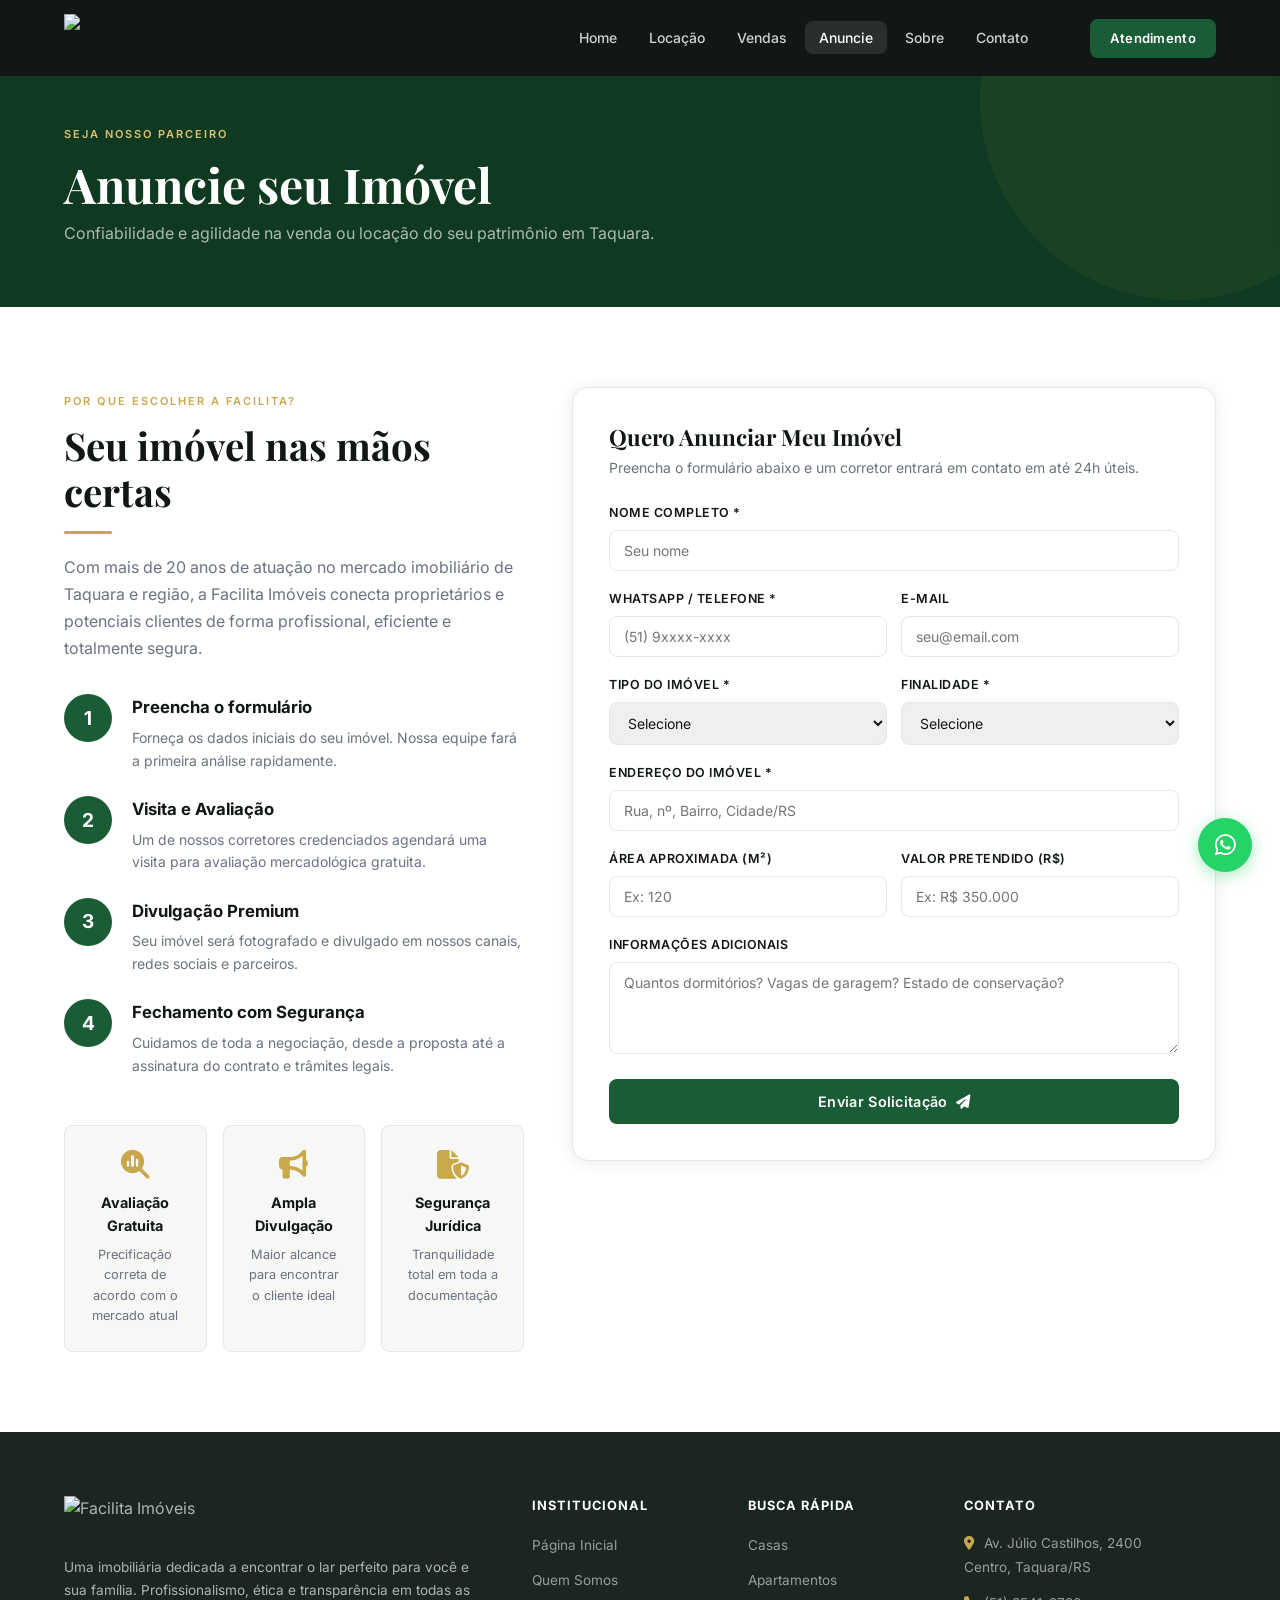
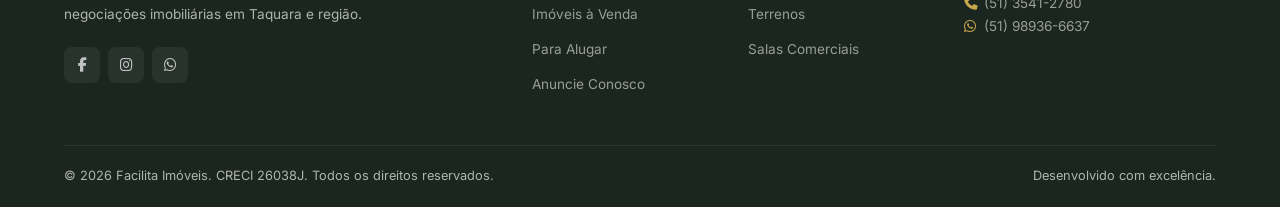
==== anuncie.html @ d0b4dc7d "feat: MVP Premium Facilita Imoveis" ====
<!DOCTYPE html>
<html lang="pt-BR">
<head>
<meta charset="UTF-8">
<meta name="viewport" content="width=device-width, initial-scale=1.0">
<title>Anuncie seu Imóvel - Facilita Imóveis Taquara/RS</title>
<meta name="description" content="Anuncie seu imóvel na Facilita Imóveis e encontre o comprador ou locatário ideal em Taquara/RS.">
<link rel="stylesheet" href="style.css">
<style>
.steps{margin-top:32px}
.step{display:flex;gap:20px;margin-bottom:24px;align-items:flex-start}
.step-num{width:48px;height:48px;background:var(--green);color:#fff;border-radius:50%;display:flex;align-items:center;justify-content:center;font-weight:700;font-size:1.2rem;flex-shrink:0}
.step h4{font-size:1.05rem;font-weight:700;margin-bottom:6px}
.step p{font-size:.875rem;color:var(--gray);line-height:1.6}
.vantagens{display:grid;grid-template-columns:repeat(3,1fr);gap:16px;margin-top:48px}
.vant-card{background:var(--off-white);border-radius:var(--r);padding:24px;text-align:center;border:1px solid var(--border)}
.vant-card i{font-size:1.8rem;color:var(--gold);margin-bottom:12px}
.vant-card h4{font-size:.9rem;font-weight:700;margin-bottom:8px}
.vant-card p{font-size:.8rem;color:var(--gray)}
@media(max-width:768px){.vantagens{grid-template-columns:1fr}}
</style>
</head>
<body>

<nav class="navbar navbar--scrolled" id="navbar" style="background:var(--dark);padding:14px 0">
  <div class="container nav-wrap">
    <a href="index.html" class="nav-logo">
      <img src="https://www.facilittaimoveis.com.br/assets/imagens/home/logo-topo.png" alt="Facilita Imóveis">
    </a>
    <ul class="nav-links" id="navLinks">
      <li><a href="index.html">Home</a></li>
      <li><a href="locacao.html">Locação</a></li>
      <li><a href="vendas.html">Vendas</a></li>
      <li><a href="anuncie.html" class="active">Anuncie</a></li>
      <li><a href="sobre.html">Sobre</a></li>
      <li><a href="contato.html">Contato</a></li>
    </ul>
    <div class="nav-actions">
      <a href="https://api.whatsapp.com/send/?phone=5198936637" class="btn btn-primary btn-sm" target="_blank">Atendimento</a>
    </div>
    <button class="hamburger" id="hamburger" onclick="toggleMenu()">
      <span></span><span></span><span></span>
    </button>
  </div>
</nav>

<section class="page-hero">
  <div class="container">
    <span class="sec-label">Seja nosso parceiro</span>
    <h1>Anuncie seu Imóvel</h1>
    <p>Confiabilidade e agilidade na venda ou locação do seu patrimônio em Taquara.</p>
  </div>
</section>

<section class="section">
  <div class="container">
    <div class="contact-grid">
      <div>
        <span class="sec-label">Por que escolher a Facilita?</span>
        <h2 class="sec-title">Seu imóvel nas mãos certas</h2>
        <div class="divider"></div>
        <p style="color:var(--gray);line-height:1.7;margin-bottom:24px">Com mais de 20 anos de atuação no mercado imobiliário de Taquara e região, a Facilita Imóveis conecta proprietários e potenciais clientes de forma profissional, eficiente e totalmente segura.</p>
        
        <div class="steps">
          <div class="step">
            <div class="step-num">1</div>
            <div>
              <h4>Preencha o formulário</h4>
              <p>Forneça os dados iniciais do seu imóvel. Nossa equipe fará a primeira análise rapidamente.</p>
            </div>
          </div>
          <div class="step">
            <div class="step-num">2</div>
            <div>
              <h4>Visita e Avaliação</h4>
              <p>Um de nossos corretores credenciados agendará uma visita para avaliação mercadológica gratuita.</p>
            </div>
          </div>
          <div class="step">
            <div class="step-num">3</div>
            <div>
              <h4>Divulgação Premium</h4>
              <p>Seu imóvel será fotografado e divulgado em nossos canais, redes sociais e parceiros.</p>
            </div>
          </div>
          <div class="step">
            <div class="step-num">4</div>
            <div>
              <h4>Fechamento com Segurança</h4>
              <p>Cuidamos de toda a negociação, desde a proposta até a assinatura do contrato e trâmites legais.</p>
            </div>
          </div>
        </div>
        
        <div class="vantagens">
          <div class="vant-card">
            <i class="fa-solid fa-magnifying-glass-chart"></i>
            <h4>Avaliação Gratuita</h4>
            <p>Precificação correta de acordo com o mercado atual</p>
          </div>
          <div class="vant-card">
            <i class="fa-solid fa-bullhorn"></i>
            <h4>Ampla Divulgação</h4>
            <p>Maior alcance para encontrar o cliente ideal</p>
          </div>
          <div class="vant-card">
            <i class="fa-solid fa-file-shield"></i>
            <h4>Segurança Jurídica</h4>
            <p>Tranquilidade total em toda a documentação</p>
          </div>
        </div>
      </div>
      
      <div class="form-box">
        <h3>Quero Anunciar Meu Imóvel</h3>
        <p class="sub">Preencha o formulário abaixo e um corretor entrará em contato em até 24h úteis.</p>
        
        <form id="anuncieForm" onsubmit="enviarAnuncio(event)">
          <div class="form-group">
            <label>Nome Completo *</label>
            <input type="text" id="a-nome" placeholder="Seu nome" required>
          </div>
          <div class="form-row">
            <div class="form-group">
              <label>WhatsApp / Telefone *</label>
              <input type="tel" id="a-tel" placeholder="(51) 9xxxx-xxxx" required>
            </div>
            <div class="form-group">
              <label>E-mail</label>
              <input type="email" id="a-email" placeholder="seu@email.com">
            </div>
          </div>
          <div class="form-row">
            <div class="form-group">
              <label>Tipo do Imóvel *</label>
              <select id="a-tipo" required>
                <option value="">Selecione</option>
                <option>Casa</option><option>Apartamento</option><option>Terreno</option>
                <option>Sala Comercial</option><option>Sítio / Fazenda</option><option>Sobrado</option><option>Outro</option>
              </select>
            </div>
            <div class="form-group">
              <label>Finalidade *</label>
              <select id="a-finalidade" required>
                <option value="">Selecione</option>
                <option>Vender</option><option>Alugar</option><option>Vender e Alugar</option>
              </select>
            </div>
          </div>
          <div class="form-group">
            <label>Endereço do Imóvel *</label>
            <input type="text" id="a-end" placeholder="Rua, nº, Bairro, Cidade/RS" required>
          </div>
          <div class="form-row">
            <div class="form-group">
              <label>Área Aproximada (m²)</label>
              <input type="number" id="a-area" placeholder="Ex: 120">
            </div>
            <div class="form-group">
              <label>Valor Pretendido (R$)</label>
              <input type="text" id="a-valor" placeholder="Ex: R$ 350.000">
            </div>
          </div>
          <div class="form-group">
            <label>Informações Adicionais</label>
            <textarea id="a-obs" rows="4" placeholder="Quantos dormitórios? Vagas de garagem? Estado de conservação?"></textarea>
          </div>
          <button type="submit" class="btn btn-primary" style="width:100%;justify-content:center;padding:14px">
            Enviar Solicitação <i class="fa-solid fa-paper-plane"></i>
          </button>
        </form>
        <div id="anuncio-success" class="form-success" style="display:none">
          <i class="fa-solid fa-check-circle"></i> Solicitação enviada! Entraremos em contato em breve.
        </div>
      </div>
    </div>
  </div>
</section>

<!-- FOOTER -->
<footer class="footer">
  <div class="container">
    <div class="footer-main">
      <div>
        <a href="index.html" class="footer-logo">
          <img src="https://www.facilittaimoveis.com.br/assets/imagens/home/logo-topo.png" alt="Facilita Imóveis">
        </a>
        <p class="footer-about">Uma imobiliária dedicada a encontrar o lar perfeito para você e sua família. Profissionalismo, ética e transparência em todas as negociações imobiliárias em Taquara e região.</p>
        <div class="footer-social">
          <a href="#" class="fsoc"><i class="fa-brands fa-facebook-f"></i></a>
          <a href="#" class="fsoc"><i class="fa-brands fa-instagram"></i></a>
          <a href="#" class="fsoc"><i class="fa-brands fa-whatsapp"></i></a>
        </div>
      </div>
      <div class="footer-col">
        <h4>Institucional</h4>
        <ul>
          <li><a href="index.html">Página Inicial</a></li>
          <li><a href="sobre.html">Quem Somos</a></li>
          <li><a href="vendas.html">Imóveis à Venda</a></li>
          <li><a href="locacao.html">Para Alugar</a></li>
          <li><a href="anuncie.html">Anuncie Conosco</a></li>
        </ul>
      </div>
      <div class="footer-col">
        <h4>Busca Rápida</h4>
        <ul>
          <li><a href="vendas.html?tipo=casa">Casas</a></li>
          <li><a href="vendas.html?tipo=apartamento">Apartamentos</a></li>
          <li><a href="vendas.html?tipo=terreno">Terrenos</a></li>
          <li><a href="locacao.html?tipo=sala">Salas Comerciais</a></li>
        </ul>
      </div>
      <div class="footer-col">
        <h4>Contato</h4>
        <p><i class="fa-solid fa-location-dot" style="width:16px;color:var(--gold)"></i> Av. Júlio Castilhos, 2400<br>Centro, Taquara/RS</p>
        <p style="margin-top:12px"><i class="fa-solid fa-phone" style="width:16px;color:var(--gold)"></i> (51) 3541-2780</p>
        <p><i class="fa-brands fa-whatsapp" style="width:16px;color:var(--gold)"></i> (51) 98936-6637</p>
      </div>
    </div>
    <div class="footer-bottom">
      <p>&copy; 2026 Facilita Imóveis. CRECI 26038J. Todos os direitos reservados.</p>
      <p>Desenvolvido com excelência.</p>
    </div>
  </div>
</footer>

<a href="https://api.whatsapp.com/send/?phone=5198936637" class="wa-float" target="_blank">
  <i class="fa-brands fa-whatsapp"></i>
</a>
<button class="btt" id="backToTop" onclick="scrollToTop()">
  <i class="fa-solid fa-chevron-up"></i>
</button>

<script src="app.js"></script>
<script>
function enviarAnuncio(e){
  e.preventDefault();
  const nome=document.getElementById('a-nome').value;
  const tel=document.getElementById('a-tel').value;
  const tipo=document.getElementById('a-tipo').value;
  const fin=document.getElementById('a-finalidade').value;
  const end=document.getElementById('a-end').value;
  const valor=document.getElementById('a-valor').value;
  const obs=document.getElementById('a-obs').value;
  const msg=`Olá! Gostaria de anunciar meu imóvel.%0ANome: ${nome}%0ATelefone: ${tel}%0ATipo: ${tipo} | ${fin}%0AEndereço: ${end}%0AValor: ${valor}%0AObs: ${obs}`;
  window.open(`https://api.whatsapp.com/send/?phone=5198936637&text=${msg}`,'_blank');
  document.getElementById('anuncieForm').reset();
  const successEl = document.getElementById('anuncio-success');
  if(successEl) {
    successEl.style.display='block';
    setTimeout(()=>successEl.style.display='none',5000);
  }
}
</script>
</body>
</html>
---- style.css ----
@import url('https://fonts.googleapis.com/css2?family=Inter:wght@300;400;500;600;700&family=Playfair+Display:wght@600;700;800&display=swap');
@import url('https://cdnjs.cloudflare.com/ajax/libs/font-awesome/6.5.0/css/all.min.css');

*{margin:0;padding:0;box-sizing:border-box}
:root{
  --green:#1a5c35;
  --green-dark:#0f3a21;
  --green-mid:#236b3f;
  --green-light:#2e8b57;
  --gold:#c9a84c;
  --gold-light:#e0c070;
  --dark:#111714;
  --dark2:#1c2620;
  --gray:#6b7280;
  --gray-light:#9ca3af;
  --off-white:#f7f8f5;
  --white:#ffffff;
  --border:#e5e7eb;
  --r:8px;
  --r-lg:16px;
  --shadow:0 2px 16px rgba(0,0,0,0.08);
  --shadow-md:0 4px 32px rgba(0,0,0,0.12);
  --shadow-lg:0 8px 48px rgba(0,0,0,0.18);
}
html{scroll-behavior:smooth}
body{font-family:'Inter',sans-serif;color:var(--dark);background:#fff;overflow-x:hidden;line-height:1.6}
a{text-decoration:none;color:inherit}
ul{list-style:none}
img{max-width:100%;height:auto;display:block}
input,select,textarea,button{font-family:'Inter',sans-serif}

/* LAYOUT */
.container{max-width:1200px;margin:0 auto;padding:0 24px}
.section{padding:80px 0}
.section--gray{background:var(--off-white)}

/* TYPOGRAPHY */
h1,h2,h3{line-height:1.2}
.serif{font-family:'Playfair Display',serif}
.text-gold{color:var(--gold)}
.text-green{color:var(--green)}

/* SECTION HEADER */
.sec-label{display:inline-block;font-size:11px;font-weight:600;letter-spacing:2px;text-transform:uppercase;color:var(--gold);margin-bottom:12px}
.sec-title{font-family:'Playfair Display',serif;font-size:clamp(1.8rem,3vw,2.4rem);font-weight:700;color:var(--dark);margin-bottom:16px}
.sec-sub{font-size:1rem;color:var(--gray);max-width:560px}
.sec-header{margin-bottom:48px}
.sec-header--center{text-align:center}
.sec-header--center .sec-sub{margin:0 auto}

/* BUTTONS */
.btn{display:inline-flex;align-items:center;gap:8px;padding:12px 28px;border-radius:var(--r);font-weight:600;font-size:.9rem;cursor:pointer;border:none;transition:all .25s;letter-spacing:.3px}
.btn-primary{background:var(--green);color:#fff}
.btn-primary:hover{background:var(--green-dark);box-shadow:0 4px 16px rgba(26,92,53,.35);transform:translateY(-1px)}
.btn-gold{background:var(--gold);color:#fff}
.btn-gold:hover{background:#b8943d;transform:translateY(-1px)}
.btn-outline{background:transparent;color:var(--green);border:1.5px solid var(--green)}
.btn-outline:hover{background:var(--green);color:#fff}
.btn-outline-white{background:transparent;color:#fff;border:1.5px solid rgba(255,255,255,.5)}
.btn-outline-white:hover{background:rgba(255,255,255,.12)}
.btn-lg{padding:15px 36px;font-size:1rem}
.btn-sm{padding:9px 20px;font-size:.82rem}
.btn-whatsapp{background:#25d366;color:#fff}
.btn-whatsapp:hover{background:#1ebe5a}

/* NAVBAR */
.navbar{position:fixed;top:0;left:0;right:0;z-index:1000;transition:all .3s}
.navbar--top{background:transparent;padding:20px 0}
.navbar--scrolled{background:var(--dark);padding:14px 0;box-shadow:0 2px 20px rgba(0,0,0,.3)}
.nav-wrap{display:flex;align-items:center;gap:32px}
.nav-logo img{height:48px;width:auto}
.nav-logo-fallback{font-family:'Playfair Display',serif;font-size:1.4rem;font-weight:700;color:#fff}
.nav-links{display:flex;margin-left:auto;gap:4px}
.nav-links a{color:rgba(255,255,255,.8);font-size:.875rem;font-weight:500;padding:8px 14px;border-radius:var(--r);transition:all .2s}
.nav-links a:hover,.nav-links a.active{color:#fff;background:rgba(255,255,255,.1)}
.nav-actions{display:flex;align-items:center;gap:12px;margin-left:16px}
.nav-phone{color:rgba(255,255,255,.7);font-size:.82rem;font-weight:500;white-space:nowrap}
.nav-phone span{display:block;color:#fff;font-weight:600}
.hamburger{display:none;background:none;border:none;cursor:pointer;padding:8px}
.hamburger span{display:block;width:22px;height:1.5px;background:#fff;margin:5px 0;transition:.3s}

/* HERO */
.hero{position:relative;min-height:100vh;display:flex;align-items:center;overflow:hidden}
.hero-bg{position:absolute;inset:0;background-size:cover;background-position:center;background-image:url('https://www.facilittaimoveis.com.br/assets/imagens/home/imobiliaria_facillira_taquara.jpg')}
.hero-overlay{position:absolute;inset:0;background:linear-gradient(105deg,rgba(10,30,18,.88) 45%,rgba(10,30,18,.4) 100%)}
.hero-content{position:relative;z-index:1;max-width:650px}
.hero-tag{display:inline-flex;align-items:center;gap:8px;background:rgba(201,168,76,.15);border:1px solid rgba(201,168,76,.3);color:var(--gold-light);font-size:.78rem;font-weight:600;letter-spacing:1.5px;text-transform:uppercase;padding:7px 16px;border-radius:4px;margin-bottom:24px}
.hero h1{font-family:'Playfair Display',serif;font-size:clamp(2.4rem,5vw,3.8rem);font-weight:700;color:#fff;margin-bottom:20px;line-height:1.15}
.hero h1 em{color:var(--gold);font-style:normal}
.hero-desc{font-size:1.05rem;color:rgba(255,255,255,.75);margin-bottom:36px;max-width:500px;line-height:1.7}
.hero-actions{display:flex;gap:12px;flex-wrap:wrap;margin-bottom:48px}
.hero-stats{display:flex;gap:32px}
.hero-stat strong{display:block;font-size:1.8rem;font-weight:700;color:#fff;line-height:1}
.hero-stat span{font-size:.78rem;color:rgba(255,255,255,.55);text-transform:uppercase;letter-spacing:1px}

/* SEARCH BOX */
.search-section{background:var(--dark);padding:0}
.search-box{background:#fff;border-radius:var(--r-lg);padding:28px;box-shadow:var(--shadow-lg);margin-top:-1px}
.search-tabs{display:flex;gap:0;border-bottom:1.5px solid var(--border);margin-bottom:20px}
.s-tab{background:none;border:none;cursor:pointer;padding:10px 20px;font-size:.875rem;font-weight:600;color:var(--gray);border-bottom:2px solid transparent;margin-bottom:-1.5px;transition:all .2s}
.s-tab.active{color:var(--green);border-bottom-color:var(--green)}
.search-fields{display:grid;grid-template-columns:1fr 1fr 1fr auto;gap:12px;align-items:end}
.sf-group label{display:block;font-size:.75rem;font-weight:600;color:var(--gray);text-transform:uppercase;letter-spacing:.5px;margin-bottom:6px}
.sf-group select,.sf-group input{width:100%;padding:11px 14px;border:1.5px solid var(--border);border-radius:var(--r);font-size:.875rem;color:var(--dark);background:#fff;transition:border .2s}
.sf-group select:focus,.sf-group input:focus{outline:none;border-color:var(--green)}

/* STATS BAR */
.stats-bar{background:var(--green-dark);padding:32px 0}
.stats-grid{display:grid;grid-template-columns:repeat(4,1fr);gap:24px;text-align:center}
.stat-item strong{display:block;font-size:2.2rem;font-weight:700;color:#fff;line-height:1}
.stat-item span{font-size:.8rem;color:rgba(255,255,255,.6);text-transform:uppercase;letter-spacing:.8px;margin-top:4px;display:block}

/* CATEGORIES */
.cat-grid{display:grid;grid-template-columns:repeat(3,1fr);gap:2px;border-radius:var(--r-lg);overflow:hidden}
.cat-card{position:relative;height:220px;overflow:hidden;display:flex;flex-direction:column;justify-content:flex-end;cursor:pointer}
.cat-card img{position:absolute;inset:0;width:100%;height:100%;object-fit:cover;transition:transform .5s}
.cat-card:hover img{transform:scale(1.06)}
.cat-overlay{position:absolute;inset:0;background:linear-gradient(0deg,rgba(10,30,18,.85) 0%,rgba(10,30,18,.15) 100%)}
.cat-body{position:relative;z-index:1;padding:20px 24px}
.cat-label{font-size:.7rem;font-weight:600;letter-spacing:1.5px;text-transform:uppercase;color:var(--gold-light);margin-bottom:4px}
.cat-name{font-family:'Playfair Display',serif;font-size:1.3rem;font-weight:700;color:#fff;margin-bottom:8px}
.cat-count{display:inline-flex;align-items:center;gap:6px;font-size:.78rem;color:rgba(255,255,255,.7)}

/* PROPERTY CARDS */
.props-grid{display:grid;grid-template-columns:repeat(3,1fr);gap:24px}
.prop-card{background:#fff;border-radius:var(--r-lg);overflow:hidden;box-shadow:var(--shadow);border:1px solid var(--border);transition:all .3s}
.prop-card:hover{transform:translateY(-4px);box-shadow:var(--shadow-lg);border-color:transparent}
.prop-img{position:relative;height:210px;overflow:hidden;background:var(--off-white)}
.prop-img img{width:100%;height:100%;object-fit:cover;transition:transform .4s}
.prop-card:hover .prop-img img{transform:scale(1.04)}
.prop-img-placeholder{width:100%;height:100%;display:flex;align-items:center;justify-content:center;background:linear-gradient(135deg,#e8f0ec,#d0e4d9)}
.prop-img-placeholder i{font-size:3rem;color:var(--green);opacity:.35}
.prop-badge{position:absolute;top:12px;left:12px;font-size:.7rem;font-weight:700;letter-spacing:1px;text-transform:uppercase;padding:4px 10px;border-radius:4px}
.badge-venda{background:var(--green);color:#fff}
.badge-aluguel{background:var(--dark);color:#fff}
.prop-save{position:absolute;top:12px;right:12px;width:32px;height:32px;background:#fff;border-radius:50%;display:flex;align-items:center;justify-content:center;cursor:pointer;border:none;color:var(--gray);transition:all .2s;box-shadow:var(--shadow)}
.prop-save:hover,.prop-save.saved{color:#e53935}
.prop-body{padding:20px}
.prop-type{font-size:.7rem;font-weight:600;letter-spacing:1px;text-transform:uppercase;color:var(--green);margin-bottom:6px}
.prop-title{font-size:1rem;font-weight:600;color:var(--dark);margin-bottom:4px;line-height:1.35}
.prop-loc{font-size:.82rem;color:var(--gray);margin-bottom:14px;display:flex;align-items:center;gap:4px}
.prop-loc i{font-size:.75rem}
.prop-feats{display:flex;gap:16px;padding:12px 0;border-top:1px solid var(--border);border-bottom:1px solid var(--border);margin-bottom:14px}
.prop-feat{display:flex;align-items:center;gap:5px;font-size:.78rem;color:var(--gray)}
.prop-feat i{font-size:.75rem;color:var(--green)}
.prop-footer{display:flex;align-items:center;justify-content:space-between}
.prop-price{font-size:1.25rem;font-weight:700;color:var(--green)}
.prop-price small{display:block;font-size:.7rem;color:var(--gray);font-weight:400}

/* SERVICES */
.services-grid{display:grid;grid-template-columns:repeat(3,1fr);gap:24px}
.svc-card{padding:36px 28px;border-radius:var(--r-lg);border:1px solid var(--border);background:#fff;transition:all .3s;position:relative;overflow:hidden}
.svc-card::after{content:'';position:absolute;bottom:0;left:0;right:0;height:3px;background:linear-gradient(90deg,var(--green),var(--gold));transform:scaleX(0);transform-origin:left;transition:.3s}
.svc-card:hover::after{transform:scaleX(1)}
.svc-card:hover{box-shadow:var(--shadow-md);transform:translateY(-3px);border-color:transparent}
.svc-icon{width:52px;height:52px;background:rgba(26,92,53,.08);border-radius:12px;display:flex;align-items:center;justify-content:center;margin-bottom:20px}
.svc-icon i{font-size:1.4rem;color:var(--green)}
.svc-card h3{font-size:1.05rem;font-weight:600;margin-bottom:10px}
.svc-card p{font-size:.875rem;color:var(--gray);line-height:1.65;margin-bottom:16px}
.svc-link{font-size:.82rem;font-weight:600;color:var(--green);display:inline-flex;align-items:center;gap:6px;transition:gap .2s}
.svc-link:hover{gap:10px}

/* ABOUT */
.about-grid{display:grid;grid-template-columns:1fr 1fr;gap:64px;align-items:center}
.about-img-wrap{position:relative;border-radius:var(--r-lg);overflow:hidden}
.about-img-wrap img{width:100%;height:500px;object-fit:cover}
.about-badge{position:absolute;bottom:24px;left:24px;background:#fff;border-radius:var(--r);padding:16px 20px;box-shadow:var(--shadow-md)}
.about-badge strong{display:block;font-size:1.4rem;font-weight:700;color:var(--green)}
.about-badge span{font-size:.78rem;color:var(--gray)}
.about-content .sec-sub{margin-bottom:20px}
.about-content p{font-size:.9rem;color:var(--gray);line-height:1.75;margin-bottom:14px}
.about-list{margin:20px 0 28px}
.about-list li{display:flex;align-items:center;gap:10px;font-size:.875rem;color:var(--dark);padding:8px 0;border-bottom:1px solid var(--border)}
.about-list li i{color:var(--green);font-size:.8rem}

/* TESTIMONIALS */
.test-grid{display:grid;grid-template-columns:repeat(3,1fr);gap:24px}
.test-card{background:#fff;border-radius:var(--r-lg);padding:28px;border:1px solid var(--border);box-shadow:var(--shadow)}
.test-stars{display:flex;gap:3px;margin-bottom:14px}
.test-stars i{color:var(--gold);font-size:.85rem}
.test-card blockquote{font-size:.9rem;color:var(--gray);line-height:1.7;font-style:italic;margin-bottom:20px}
.test-author{display:flex;align-items:center;gap:12px}
.test-av{width:42px;height:42px;border-radius:50%;background:var(--green);display:flex;align-items:center;justify-content:center;font-size:.85rem;font-weight:700;color:#fff;flex-shrink:0}
.test-author strong{display:block;font-size:.875rem;font-weight:600}
.test-author small{font-size:.78rem;color:var(--gray)}

/* SIMULATOR */
.sim-wrap{display:grid;grid-template-columns:1fr 1fr;gap:32px;background:#fff;border-radius:var(--r-lg);padding:40px;box-shadow:var(--shadow)}
.form-group{margin-bottom:18px}
.form-group label{display:block;font-size:.78rem;font-weight:600;text-transform:uppercase;letter-spacing:.5px;color:var(--dark);margin-bottom:7px}
.form-group input,.form-group select,.form-group textarea{width:100%;padding:11px 14px;border:1.5px solid var(--border);border-radius:var(--r);font-size:.875rem;color:var(--dark);transition:.2s}
.form-group input:focus,.form-group select:focus,.form-group textarea:focus{outline:none;border-color:var(--green)}
.form-group input[type=range]{padding:0;height:4px;border:none;-webkit-appearance:none;background:var(--border);border-radius:2px}
.form-group input[type=range]::-webkit-slider-thumb{-webkit-appearance:none;width:18px;height:18px;background:var(--green);border-radius:50%;cursor:pointer}
.range-val{text-align:right;font-size:.82rem;font-weight:600;color:var(--green);margin-top:4px}
.sim-result{background:var(--green-dark);border-radius:var(--r-lg);padding:32px;color:#fff}
.sim-result h3{font-family:'Playfair Display',serif;font-size:1.3rem;margin-bottom:24px;color:#fff}
.sim-row{display:flex;justify-content:space-between;font-size:.875rem;padding:10px 0;border-bottom:1px solid rgba(255,255,255,.1)}
.sim-row:last-of-type{border:none}
.sim-row span{color:rgba(255,255,255,.65)}
.sim-row strong{color:#fff}
.sim-highlight{background:rgba(255,255,255,.08);border-radius:var(--r);padding:14px 16px;margin:16px 0;display:flex;justify-content:space-between;align-items:center}
.sim-highlight span{font-size:.82rem;color:rgba(255,255,255,.7)}
.sim-highlight strong{font-size:1.5rem;color:#fff;font-weight:700}

/* CONTACT */
.contact-grid{display:grid;grid-template-columns:5fr 7fr;gap:48px;align-items:start}
.info-card{display:flex;align-items:flex-start;gap:14px;padding:16px 0;border-bottom:1px solid var(--border)}
.info-icon{width:40px;height:40px;background:rgba(26,92,53,.08);border-radius:var(--r);display:flex;align-items:center;justify-content:center;flex-shrink:0}
.info-icon i{font-size:1rem;color:var(--green)}
.info-card h4{font-size:.82rem;font-weight:700;text-transform:uppercase;letter-spacing:.5px;margin-bottom:3px}
.info-card p,.info-card a{font-size:.875rem;color:var(--gray)}
.info-card a{color:var(--green);font-weight:500}
.form-box{background:#fff;border-radius:var(--r-lg);padding:36px;box-shadow:var(--shadow);border:1px solid var(--border)}
.form-box h3{font-family:'Playfair Display',serif;font-size:1.4rem;margin-bottom:6px}
.form-box .sub{font-size:.875rem;color:var(--gray);margin-bottom:24px}
.form-row{display:grid;grid-template-columns:1fr 1fr;gap:14px}
.form-success{background:#e8f5e9;color:var(--green);border:1px solid rgba(26,92,53,.25);border-radius:var(--r);padding:14px;text-align:center;font-weight:500;font-size:.875rem;margin-top:14px}

/* FOOTER */
.footer{background:var(--dark2);color:rgba(255,255,255,.65)}
.footer-main{padding:64px 0 40px;display:grid;grid-template-columns:2.5fr 1fr 1fr 1.5fr;gap:48px}
.footer-logo img{height:44px;margin-bottom:16px}
.footer-logo-text{font-family:'Playfair Display',serif;font-size:1.4rem;color:#fff;margin-bottom:16px}
.footer-about{font-size:.85rem;line-height:1.75;margin-bottom:20px}
.footer-social{display:flex;gap:8px}
.fsoc{width:36px;height:36px;background:rgba(255,255,255,.06);border-radius:var(--r);display:flex;align-items:center;justify-content:center;transition:all .2s}
.fsoc:hover{background:var(--green)}
.fsoc i{font-size:.9rem;color:rgba(255,255,255,.7)}
.footer-col h4{font-size:.8rem;font-weight:700;letter-spacing:1px;text-transform:uppercase;color:#fff;margin-bottom:16px}
.footer-col ul li{margin-bottom:9px}
.footer-col ul a{font-size:.85rem;color:rgba(255,255,255,.55);transition:color .2s}
.footer-col ul a:hover{color:var(--gold)}
.footer-col p{font-size:.85rem;line-height:1.75;color:rgba(255,255,255,.55)}
.footer-bottom{border-top:1px solid rgba(255,255,255,.07);padding:20px 0;display:flex;justify-content:space-between;align-items:center;font-size:.8rem}
.footer-bottom a{color:var(--gold)}

/* PAGE HERO */
.page-hero{background:var(--green-dark);padding:120px 0 60px;position:relative;overflow:hidden}
.page-hero::after{content:'';position:absolute;right:-100px;top:-100px;width:400px;height:400px;background:rgba(201,168,76,.06);border-radius:50%}
.page-hero .container{position:relative;z-index:1}
.page-hero .sec-label{color:var(--gold-light)}
.page-hero h1{font-family:'Playfair Display',serif;font-size:clamp(2rem,4vw,3rem);font-weight:700;color:#fff;margin-bottom:8px}
.page-hero p{font-size:1rem;color:rgba(255,255,255,.65)}

/* FILTERS */
.filters-bar{background:#fff;border-radius:var(--r-lg);padding:24px;box-shadow:var(--shadow);margin-bottom:32px;display:flex;flex-wrap:wrap;gap:14px;align-items:flex-end;border:1px solid var(--border)}
.filter-group{flex:1;min-width:140px}
.filter-group label{display:block;font-size:.72rem;font-weight:700;text-transform:uppercase;letter-spacing:.5px;color:var(--gray);margin-bottom:6px}
.filter-group select,.filter-group input{width:100%;padding:10px 12px;border:1.5px solid var(--border);border-radius:var(--r);font-size:.85rem;color:var(--dark)}

/* FLOATING */
.wa-float{position:fixed;bottom:28px;right:28px;width:54px;height:54px;background:#25d366;border-radius:50%;display:flex;align-items:center;justify-content:center;box-shadow:0 4px 16px rgba(37,211,102,.4);z-index:999;transition:all .3s}
.wa-float i{font-size:1.5rem;color:#fff}
.wa-float:hover{transform:scale(1.08);box-shadow:0 6px 24px rgba(37,211,102,.55)}
.btt{position:fixed;bottom:94px;right:28px;width:40px;height:40px;background:var(--green);color:#fff;border:none;border-radius:var(--r);display:none;align-items:center;justify-content:center;cursor:pointer;z-index:999;transition:all .2s}
.btt:hover{background:var(--green-dark)}
.btt.show{display:flex}

/* DIVIDER */
.divider{width:48px;height:3px;background:var(--gold);border-radius:2px;margin:14px 0 20px}
.divider--center{margin:14px auto 20px}

/* FAQ */
.faq-list{max-width:780px;margin:0 auto}
.faq-item{border:1px solid var(--border);border-radius:var(--r);margin-bottom:8px;overflow:hidden}
.faq-q{width:100%;background:#fff;border:none;text-align:left;padding:18px 20px;font-size:.9rem;font-weight:600;cursor:pointer;display:flex;justify-content:space-between;align-items:center;transition:color .2s}
.faq-q:hover{color:var(--green)}
.faq-q i{font-size:.8rem;transition:transform .3s;color:var(--gray)}
.faq-item.open .faq-q i{transform:rotate(180deg)}
.faq-a{max-height:0;overflow:hidden;transition:max-height .35s ease}
.faq-a p{padding:0 20px 18px;font-size:.875rem;color:var(--gray);line-height:1.7}
.faq-item.open .faq-a{max-height:200px}

/* RESPONSIVE */
@media(max-width:1024px){
  .props-grid{grid-template-columns:repeat(2,1fr)}
  .footer-main{grid-template-columns:1fr 1fr;gap:32px}
  .cat-grid{grid-template-columns:repeat(2,1fr)}
  .about-grid{gap:40px}
}
@media(max-width:768px){
  .nav-links,.nav-actions .btn,.nav-phone{display:none}
  .hamburger{display:block}
  .nav-links.open{display:flex;flex-direction:column;position:fixed;top:64px;left:0;right:0;background:var(--dark);padding:20px;gap:4px}
  .hero h1{font-size:2.2rem}
  .hero-stats{gap:20px}
  .search-fields{grid-template-columns:1fr 1fr}
  .search-fields .btn{grid-column:span 2}
  .stats-grid{grid-template-columns:repeat(2,1fr)}
  .services-grid{grid-template-columns:1fr}
  .test-grid{grid-template-columns:1fr}
  .sim-wrap{grid-template-columns:1fr}
  .contact-grid{grid-template-columns:1fr}
  .about-grid{grid-template-columns:1fr}
  .about-img-wrap img{height:320px}
  .footer-main{grid-template-columns:1fr}
  .footer-bottom{flex-direction:column;gap:8px;text-align:center}
  .props-grid{grid-template-columns:1fr}
  .cat-grid{grid-template-columns:1fr}
  .section{padding:56px 0}
}

/* =========================================
   PREMIUM FEATURES STYLES
   ========================================= */

/* DETALHES DO IMÓVEL (AIRBNB STYLE) */
.gallery-grid {
  display: grid;
  grid-template-columns: 2fr 1fr 1fr;
  grid-template-rows: 250px 250px;
  gap: 12px;
  border-radius: var(--r-lg);
  overflow: hidden;
  margin-bottom: 40px;
}
.gallery-img {
  width: 100%;
  height: 100%;
  object-fit: cover;
  cursor: pointer;
  transition: opacity 0.2s;
}
.gallery-img:hover { opacity: 0.9; }
.gallery-main {
  grid-column: 1 / 2;
  grid-row: 1 / 3;
}
.details-layout {
  display: grid;
  grid-template-columns: 2fr 1fr;
  gap: 48px;
  align-items: start;
}
.details-content h1 {
  font-family: 'Playfair Display', serif;
  font-size: 2.2rem;
  margin-bottom: 8px;
}
.details-loc {
  color: var(--gray);
  margin-bottom: 24px;
  font-size: 1rem;
}
.details-feats {
  display: flex;
  gap: 24px;
  padding: 24px 0;
  border-top: 1px solid var(--border);
  border-bottom: 1px solid var(--border);
  margin-bottom: 32px;
}
.d-feat {
  display: flex;
  flex-direction: column;
  gap: 4px;
}
.d-feat i { color: var(--green); font-size: 1.2rem; }
.d-feat span { font-weight: 600; font-size: 1.1rem; }
.d-feat small { color: var(--gray); font-size: 0.8rem; }
.details-desc h3 {
  font-size: 1.2rem;
  margin-bottom: 16px;
}
.details-desc p {
  color: var(--gray);
  line-height: 1.8;
  margin-bottom: 16px;
}

/* STICKY SIDEBAR */
.sticky-sidebar {
  position: sticky;
  top: 100px;
  background: #fff;
  border: 1px solid var(--border);
  border-radius: var(--r-lg);
  padding: 32px;
  box-shadow: var(--shadow-md);
}
.sticky-price {
  font-size: 2rem;
  font-weight: 700;
  color: var(--green);
  margin-bottom: 24px;
}
.sticky-form .form-group { margin-bottom: 16px; }

/* MAP VIEW TOGGLE */
.view-toggle {
  display: flex;
  background: var(--off-white);
  border-radius: var(--r);
  padding: 4px;
  margin-bottom: 24px;
  width: fit-content;
}
.v-btn {
  padding: 8px 16px;
  border: none;
  background: transparent;
  border-radius: 4px;
  font-weight: 600;
  color: var(--gray);
  cursor: pointer;
  transition: 0.2s;
}
.v-btn.active {
  background: #fff;
  color: var(--green);
  box-shadow: var(--shadow);
}
.map-container {
  height: 600px;
  border-radius: var(--r-lg);
  overflow: hidden;
  box-shadow: var(--shadow);
  display: none;
  border: 1px solid var(--border);
}

/* LEAD MAGNET BANNER */
.lead-magnet {
  background: linear-gradient(135deg, var(--green-dark), var(--green));
  border-radius: var(--r-lg);
  padding: 48px;
  display: flex;
  align-items: center;
  justify-content: space-between;
  gap: 32px;
  color: #fff;
  margin: 60px 0;
  box-shadow: var(--shadow-lg);
  position: relative;
  overflow: hidden;
}
.lead-magnet::after {
  content: '';
  position: absolute;
  right: -50px;
  bottom: -50px;
  width: 250px;
  height: 250px;
  background: rgba(201,168,76,0.15);
  border-radius: 50%;
}
.lm-content h2 {
  font-family: 'Playfair Display', serif;
  font-size: 2rem;
  margin-bottom: 12px;
}
.lm-content p {
  color: rgba(255,255,255,0.8);
  font-size: 1.05rem;
  max-width: 500px;
}
.lm-form {
  background: #fff;
  padding: 24px;
  border-radius: var(--r);
  width: 100%;
  max-width: 400px;
  position: relative;
  z-index: 1;
}

/* EMPTY STATE FAVORITOS */
.empty-fav {
  text-align: center;
  padding: 64px 0;
}
.empty-fav i {
  font-size: 4rem;
  color: var(--border);
  margin-bottom: 24px;
}
.empty-fav h3 {
  font-size: 1.5rem;
  margin-bottom: 12px;
}

/* RESPONSIVE PREMIUM */
@media(max-width: 768px) {
  .gallery-grid {
    grid-template-columns: 1fr;
    grid-template-rows: 250px 150px 150px;
  }
  .gallery-main { grid-column: 1; grid-row: 1; }
  .details-layout { grid-template-columns: 1fr; gap: 32px; }
  .sticky-sidebar { position: relative; top: 0; }
  .lead-magnet { flex-direction: column; text-align: center; padding: 32px; }
  .lm-content p { margin: 0 auto; }
}
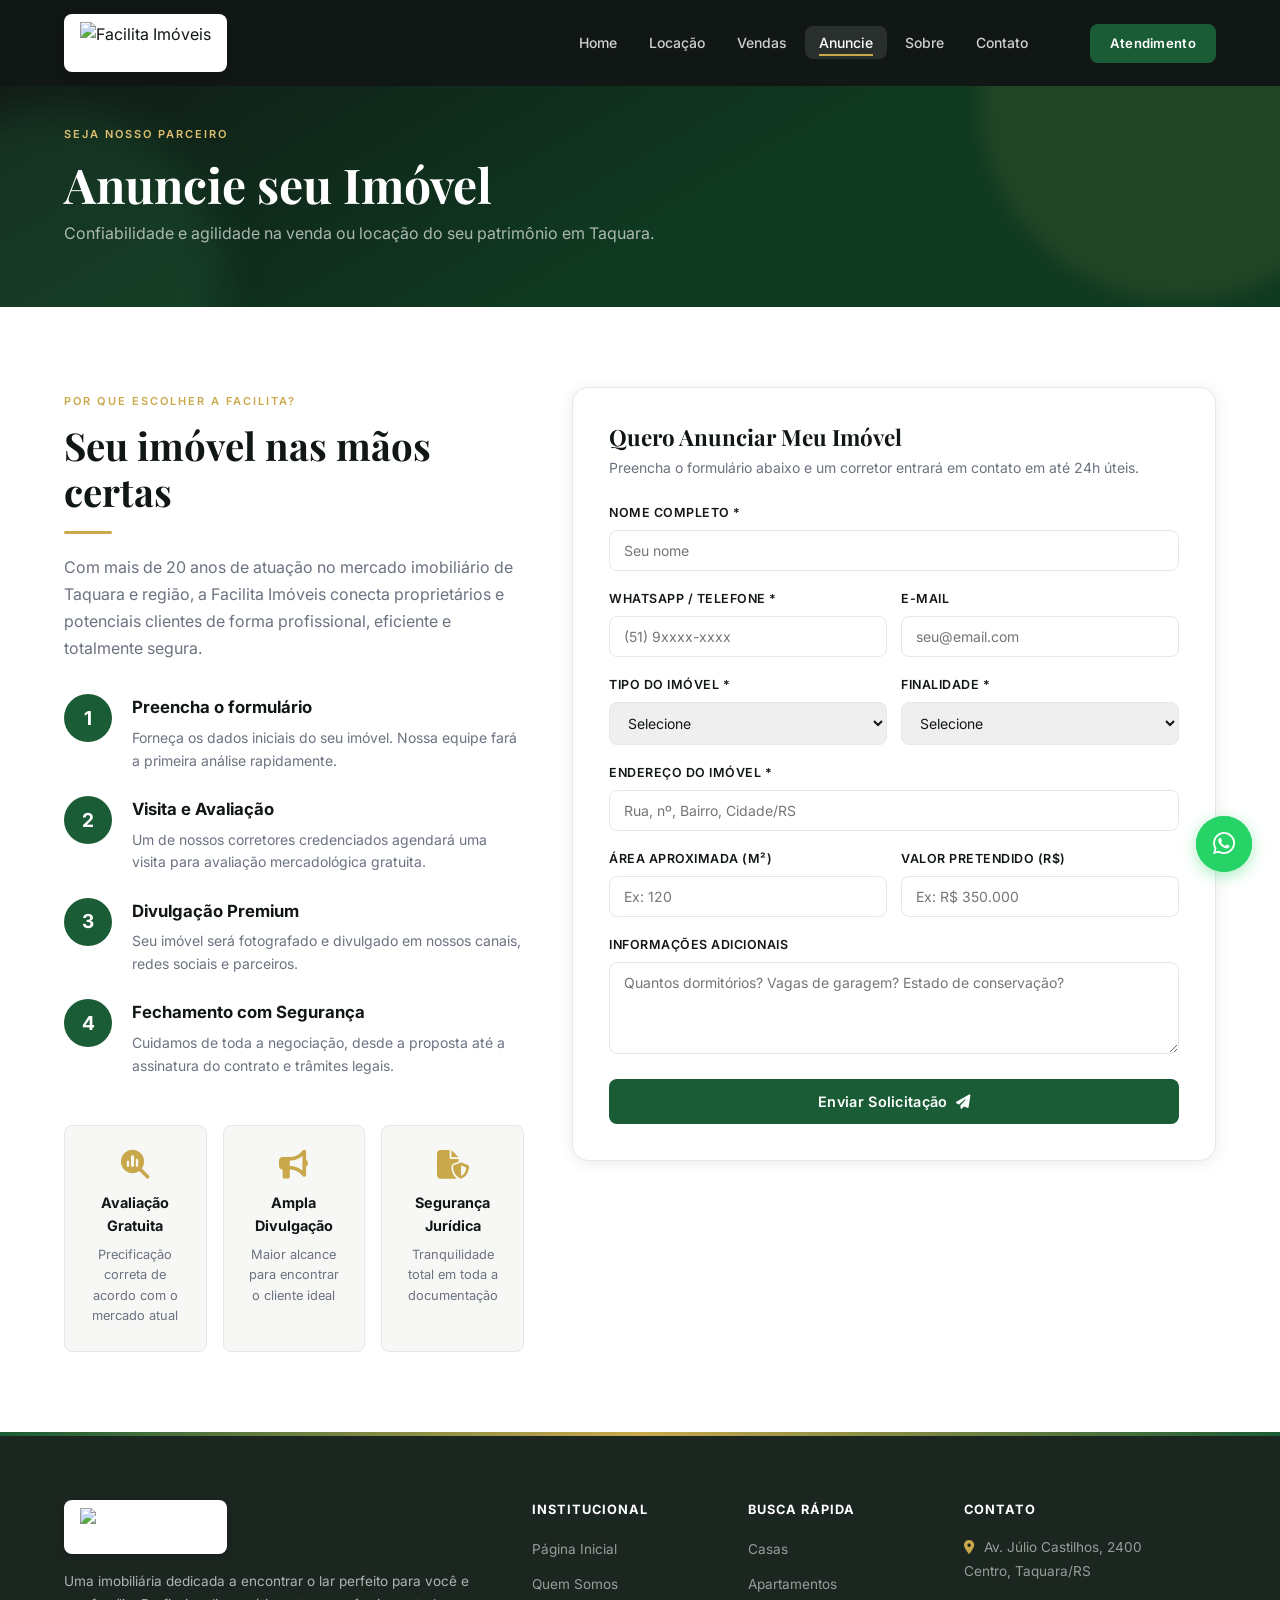
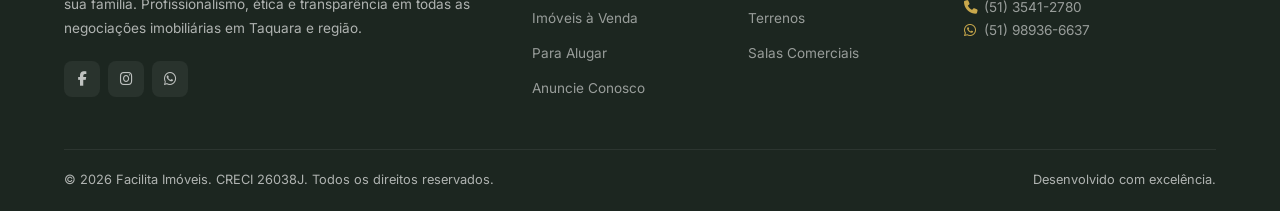
==== commit c505fd5e: "Repaginação visual premium do site - Navbar com efeito de vidro (blur) ao rolar e sublinhado animado" ====
--- a/anuncie.html
+++ b/anuncie.html
@@ -6,6 +6,7 @@
 <title>Anuncie seu Imóvel - Facilita Imóveis Taquara/RS</title>
 <meta name="description" content="Anuncie seu imóvel na Facilita Imóveis e encontre o comprador ou locatário ideal em Taquara/RS.">
 <link rel="stylesheet" href="style.css">
+<link rel="icon" type="image/svg+xml" href="data:image/svg+xml,%3Csvg xmlns=%27http://www.w3.org/2000/svg%27 viewBox=%270 0 100 100%27%3E%3Crect width=%27100%27 height=%27100%27 rx=%2722%27 fill=%27%231a5c35%27/%3E%3Cpath d=%27M50 18 L84 48 H72 V80 H56 V56 H44 V80 H28 V48 H16 Z%27 fill=%27%23c9a84c%27/%3E%3C/svg%3E">
 <style>
 .steps{margin-top:32px}
 .step{display:flex;gap:20px;margin-bottom:24px;align-items:flex-start}
@@ -25,7 +26,7 @@
 <nav class="navbar navbar--scrolled" id="navbar" style="background:var(--dark);padding:14px 0">
   <div class="container nav-wrap">
     <a href="index.html" class="nav-logo">
-      <img src="https://www.facilittaimoveis.com.br/assets/imagens/home/logo-topo.png" alt="Facilita Imóveis">
+      <img src="https://www.facilittaimoveis.com.br/assets/imagens/logos/facilita-imoveis.png" alt="Facilita Imóveis">
     </a>
     <ul class="nav-links" id="navLinks">
       <li><a href="index.html">Home</a></li>
@@ -183,7 +184,7 @@
     <div class="footer-main">
       <div>
         <a href="index.html" class="footer-logo">
-          <img src="https://www.facilittaimoveis.com.br/assets/imagens/home/logo-topo.png" alt="Facilita Imóveis">
+          <img src="https://www.facilittaimoveis.com.br/assets/imagens/logos/facilita-imoveis.png" alt="Facilita Imóveis">
         </a>
         <p class="footer-about">Uma imobiliária dedicada a encontrar o lar perfeito para você e sua família. Profissionalismo, ética e transparência em todas as negociações imobiliárias em Taquara e região.</p>
         <div class="footer-social">
--- a/style.css
+++ b/style.css
@@ -21,6 +21,8 @@
   --shadow:0 2px 16px rgba(0,0,0,0.08);
   --shadow-md:0 4px 32px rgba(0,0,0,0.12);
   --shadow-lg:0 8px 48px rgba(0,0,0,0.18);
+  --shadow-gold:0 8px 28px rgba(201,168,76,.35);
+  --ease:cubic-bezier(.4,0,.2,1);
 }
 html{scroll-behavior:smooth}
 body{font-family:'Inter',sans-serif;color:var(--dark);background:#fff;overflow-x:hidden;line-height:1.6}
@@ -28,6 +30,25 @@
 ul{list-style:none}
 img{max-width:100%;height:auto;display:block}
 input,select,textarea,button{font-family:'Inter',sans-serif}
+::selection{background:var(--gold);color:#fff}
+:focus-visible{outline:2px solid var(--gold);outline-offset:2px}
+::-webkit-scrollbar{width:11px}
+::-webkit-scrollbar-track{background:var(--off-white)}
+::-webkit-scrollbar-thumb{background:var(--green-light);border-radius:8px;border:3px solid var(--off-white)}
+::-webkit-scrollbar-thumb:hover{background:var(--green)}
+
+/* SCROLL REVEAL */
+.reveal{opacity:0;transform:translateY(32px);transition:opacity .8s var(--ease),transform .8s var(--ease)}
+.reveal.visible{opacity:1;transform:translateY(0)}
+.reveal-stagger.visible > *{opacity:1;transform:translateY(0)}
+.reveal-stagger > *{opacity:0;transform:translateY(24px);transition:opacity .7s var(--ease),transform .7s var(--ease)}
+.reveal-stagger > *:nth-child(1){transition-delay:.05s}
+.reveal-stagger > *:nth-child(2){transition-delay:.15s}
+.reveal-stagger > *:nth-child(3){transition-delay:.25s}
+.reveal-stagger > *:nth-child(4){transition-delay:.35s}
+@media(prefers-reduced-motion:reduce){
+  .reveal,.reveal-stagger > *{opacity:1;transform:none;transition:none}
+}
 
 /* LAYOUT */
 .container{max-width:1200px;margin:0 auto;padding:0 24px}
@@ -49,30 +70,37 @@
 .sec-header--center .sec-sub{margin:0 auto}
 
 /* BUTTONS */
-.btn{display:inline-flex;align-items:center;gap:8px;padding:12px 28px;border-radius:var(--r);font-weight:600;font-size:.9rem;cursor:pointer;border:none;transition:all .25s;letter-spacing:.3px}
+.btn{position:relative;display:inline-flex;align-items:center;gap:8px;padding:12px 28px;border-radius:var(--r);font-weight:600;font-size:.9rem;cursor:pointer;border:none;transition:all .3s var(--ease);letter-spacing:.3px;overflow:hidden;isolation:isolate}
+.btn::before{content:'';position:absolute;inset:0;left:-75%;width:50%;background:linear-gradient(115deg,transparent,rgba(255,255,255,.35),transparent);transform:skewX(-18deg);transition:left .65s var(--ease);z-index:1;pointer-events:none}
+.btn:hover::before{left:130%}
 .btn-primary{background:var(--green);color:#fff}
-.btn-primary:hover{background:var(--green-dark);box-shadow:0 4px 16px rgba(26,92,53,.35);transform:translateY(-1px)}
-.btn-gold{background:var(--gold);color:#fff}
-.btn-gold:hover{background:#b8943d;transform:translateY(-1px)}
+.btn-primary:hover{background:var(--green-dark);box-shadow:0 6px 20px rgba(26,92,53,.4);transform:translateY(-2px)}
+.btn-gold{background:linear-gradient(135deg,var(--gold-light),var(--gold));color:#fff}
+.btn-gold:hover{background:linear-gradient(135deg,var(--gold),#b8943d);transform:translateY(-2px);box-shadow:var(--shadow-gold)}
 .btn-outline{background:transparent;color:var(--green);border:1.5px solid var(--green)}
-.btn-outline:hover{background:var(--green);color:#fff}
+.btn-outline:hover{background:var(--green);color:#fff;transform:translateY(-2px);box-shadow:0 6px 18px rgba(26,92,53,.25)}
 .btn-outline-white{background:transparent;color:#fff;border:1.5px solid rgba(255,255,255,.5)}
-.btn-outline-white:hover{background:rgba(255,255,255,.12)}
+.btn-outline-white:hover{background:rgba(255,255,255,.14);border-color:#fff;transform:translateY(-2px)}
 .btn-lg{padding:15px 36px;font-size:1rem}
 .btn-sm{padding:9px 20px;font-size:.82rem}
 .btn-whatsapp{background:#25d366;color:#fff}
 .btn-whatsapp:hover{background:#1ebe5a}
+.btn:active{transform:translateY(0) scale(.98)}
 
 /* NAVBAR */
-.navbar{position:fixed;top:0;left:0;right:0;z-index:1000;transition:all .3s}
-.navbar--top{background:transparent;padding:20px 0}
-.navbar--scrolled{background:var(--dark);padding:14px 0;box-shadow:0 2px 20px rgba(0,0,0,.3)}
+.navbar{position:fixed;top:0;left:0;right:0;z-index:1000;transition:all .4s var(--ease)}
+.navbar--top{background:linear-gradient(to bottom,rgba(10,20,15,.5),transparent);padding:22px 0}
+.navbar--scrolled{background:rgba(17,23,20,.82);backdrop-filter:blur(18px) saturate(160%);-webkit-backdrop-filter:blur(18px) saturate(160%);padding:12px 0;box-shadow:0 2px 24px rgba(0,0,0,.25);border-bottom:1px solid rgba(255,255,255,.06)}
 .nav-wrap{display:flex;align-items:center;gap:32px}
-.nav-logo img{height:48px;width:auto}
+.nav-logo{display:inline-flex;background:#fff;padding:8px 16px;border-radius:var(--r);box-shadow:0 4px 12px rgba(0,0,0,0.1);transition:transform .3s var(--ease),box-shadow .3s var(--ease)}
+.nav-logo:hover{transform:translateY(-2px);box-shadow:0 8px 20px rgba(0,0,0,.18)}
+.nav-logo img{height:42px;width:auto;display:block}
 .nav-logo-fallback{font-family:'Playfair Display',serif;font-size:1.4rem;font-weight:700;color:#fff}
 .nav-links{display:flex;margin-left:auto;gap:4px}
-.nav-links a{color:rgba(255,255,255,.8);font-size:.875rem;font-weight:500;padding:8px 14px;border-radius:var(--r);transition:all .2s}
+.nav-links a{position:relative;color:rgba(255,255,255,.8);font-size:.875rem;font-weight:500;padding:8px 14px;border-radius:var(--r);transition:all .2s}
+.nav-links a::after{content:'';position:absolute;left:14px;right:14px;bottom:3px;height:2px;background:var(--gold);transform:scaleX(0);transform-origin:left;transition:transform .25s var(--ease)}
 .nav-links a:hover,.nav-links a.active{color:#fff;background:rgba(255,255,255,.1)}
+.nav-links a.active::after{transform:scaleX(1)}
 .nav-actions{display:flex;align-items:center;gap:12px;margin-left:16px}
 .nav-phone{color:rgba(255,255,255,.7);font-size:.82rem;font-weight:500;white-space:nowrap}
 .nav-phone span{display:block;color:#fff;font-weight:600}
@@ -81,28 +109,42 @@
 
 /* HERO */
 .hero{position:relative;min-height:100vh;display:flex;align-items:center;overflow:hidden}
-.hero-bg{position:absolute;inset:0;background-size:cover;background-position:center;background-image:url('https://www.facilittaimoveis.com.br/assets/imagens/home/imobiliaria_facillira_taquara.jpg')}
-.hero-overlay{position:absolute;inset:0;background:linear-gradient(105deg,rgba(10,30,18,.88) 45%,rgba(10,30,18,.4) 100%)}
+.hero-bg{position:absolute;inset:0;background-size:cover;background-position:center;background-image:url('https://www.facilittaimoveis.com.br/assets/imagens/home/imobiliaria_facillira_taquara.jpg');animation:heroZoom 22s ease-in-out infinite alternate}
+@keyframes heroZoom{from{transform:scale(1)}to{transform:scale(1.08)}}
+.hero-overlay{position:absolute;inset:0;background:linear-gradient(105deg,rgba(8,26,16,.92) 40%,rgba(8,26,16,.55) 100%)}
+.hero-blob{position:absolute;border-radius:50%;filter:blur(100px);pointer-events:none;z-index:0}
+.hero-blob-1{width:520px;height:520px;background:rgba(201,168,76,.28);top:-180px;right:-140px}
+.hero-blob-2{width:420px;height:420px;background:rgba(46,139,87,.35);bottom:-160px;right:12%}
 .hero-content{position:relative;z-index:1;max-width:650px}
-.hero-tag{display:inline-flex;align-items:center;gap:8px;background:rgba(201,168,76,.15);border:1px solid rgba(201,168,76,.3);color:var(--gold-light);font-size:.78rem;font-weight:600;letter-spacing:1.5px;text-transform:uppercase;padding:7px 16px;border-radius:4px;margin-bottom:24px}
-.hero h1{font-family:'Playfair Display',serif;font-size:clamp(2.4rem,5vw,3.8rem);font-weight:700;color:#fff;margin-bottom:20px;line-height:1.15}
-.hero h1 em{color:var(--gold);font-style:normal}
+.hero-tag{display:inline-flex;align-items:center;gap:10px;background:rgba(201,168,76,.15);border:1px solid rgba(201,168,76,.3);color:var(--gold-light);font-size:.78rem;font-weight:600;letter-spacing:1.5px;text-transform:uppercase;padding:7px 16px;border-radius:40px;margin-bottom:24px}
+.hero-tag .dot{width:6px;height:6px;border-radius:50%;background:var(--gold);box-shadow:0 0 0 0 rgba(201,168,76,.6);animation:dotPulse 1.8s infinite}
+@keyframes dotPulse{0%{box-shadow:0 0 0 0 rgba(201,168,76,.6)}70%{box-shadow:0 0 0 9px rgba(201,168,76,0)}100%{box-shadow:0 0 0 0 rgba(201,168,76,0)}}
+.hero h1{font-family:'Playfair Display',serif;font-size:clamp(2.4rem,5vw,3.8rem);font-weight:700;color:#fff;margin-bottom:20px;line-height:1.15;text-shadow:0 2px 24px rgba(0,0,0,.25)}
+.hero h1 em{background:linear-gradient(100deg,var(--gold-light),var(--gold) 60%);-webkit-background-clip:text;background-clip:text;color:transparent;font-style:normal}
 .hero-desc{font-size:1.05rem;color:rgba(255,255,255,.75);margin-bottom:36px;max-width:500px;line-height:1.7}
 .hero-actions{display:flex;gap:12px;flex-wrap:wrap;margin-bottom:48px}
 .hero-stats{display:flex;gap:32px}
+.hero-stat{position:relative;padding-left:0}
+.hero-stat + .hero-stat{padding-left:32px;border-left:1px solid rgba(255,255,255,.18)}
 .hero-stat strong{display:block;font-size:1.8rem;font-weight:700;color:#fff;line-height:1}
 .hero-stat span{font-size:.78rem;color:rgba(255,255,255,.55);text-transform:uppercase;letter-spacing:1px}
+.hero-scroll{position:absolute;bottom:26px;left:50%;transform:translateX(-50%);z-index:1;display:flex;flex-direction:column;align-items:center;gap:8px;color:rgba(255,255,255,.55);font-size:.68rem;letter-spacing:2px;text-transform:uppercase;animation:scrollBounce 2.2s infinite}
+.hero-scroll i{font-size:.9rem}
+@keyframes scrollBounce{0%,100%{transform:translate(-50%,0)}50%{transform:translate(-50%,8px)}}
+@media(max-width:768px){.hero-blob,.hero-scroll{display:none}.hero-bg{animation:none}}
 
 /* SEARCH BOX */
-.search-section{background:var(--dark);padding:0}
-.search-box{background:#fff;border-radius:var(--r-lg);padding:28px;box-shadow:var(--shadow-lg);margin-top:-1px}
+.search-section{background:var(--dark);padding:0;position:relative;z-index:2}
+.search-box{background:#fff;border-radius:var(--r-lg);padding:28px;box-shadow:0 20px 60px rgba(0,0,0,.35);margin-top:-60px;position:relative}
+@media(max-width:768px){.search-box{margin-top:-40px}}
 .search-tabs{display:flex;gap:0;border-bottom:1.5px solid var(--border);margin-bottom:20px}
 .s-tab{background:none;border:none;cursor:pointer;padding:10px 20px;font-size:.875rem;font-weight:600;color:var(--gray);border-bottom:2px solid transparent;margin-bottom:-1.5px;transition:all .2s}
 .s-tab.active{color:var(--green);border-bottom-color:var(--green)}
 .search-fields{display:grid;grid-template-columns:1fr 1fr 1fr auto;gap:12px;align-items:end}
-.sf-group label{display:block;font-size:.75rem;font-weight:600;color:var(--gray);text-transform:uppercase;letter-spacing:.5px;margin-bottom:6px}
-.sf-group select,.sf-group input{width:100%;padding:11px 14px;border:1.5px solid var(--border);border-radius:var(--r);font-size:.875rem;color:var(--dark);background:#fff;transition:border .2s}
-.sf-group select:focus,.sf-group input:focus{outline:none;border-color:var(--green)}
+.sf-group label{display:flex;align-items:center;gap:6px;font-size:.75rem;font-weight:600;color:var(--gray);text-transform:uppercase;letter-spacing:.5px;margin-bottom:6px}
+.sf-group label i{color:var(--gold);font-size:.72rem}
+.sf-group select,.sf-group input{width:100%;padding:11px 14px;border:1.5px solid var(--border);border-radius:var(--r);font-size:.875rem;color:var(--dark);background:#fff;transition:border .2s,box-shadow .2s}
+.sf-group select:focus,.sf-group input:focus{outline:none;border-color:var(--green);box-shadow:0 0 0 3px rgba(26,92,53,.12)}
 
 /* STATS BAR */
 .stats-bar{background:var(--green-dark);padding:32px 0}
@@ -111,29 +153,35 @@
 .stat-item span{font-size:.8rem;color:rgba(255,255,255,.6);text-transform:uppercase;letter-spacing:.8px;margin-top:4px;display:block}
 
 /* CATEGORIES */
-.cat-grid{display:grid;grid-template-columns:repeat(3,1fr);gap:2px;border-radius:var(--r-lg);overflow:hidden}
-.cat-card{position:relative;height:220px;overflow:hidden;display:flex;flex-direction:column;justify-content:flex-end;cursor:pointer}
-.cat-card img{position:absolute;inset:0;width:100%;height:100%;object-fit:cover;transition:transform .5s}
-.cat-card:hover img{transform:scale(1.06)}
-.cat-overlay{position:absolute;inset:0;background:linear-gradient(0deg,rgba(10,30,18,.85) 0%,rgba(10,30,18,.15) 100%)}
-.cat-body{position:relative;z-index:1;padding:20px 24px}
+.cat-grid{display:grid;grid-template-columns:repeat(3,1fr);gap:16px}
+.cat-card{position:relative;height:280px;overflow:hidden;display:flex;flex-direction:column;justify-content:flex-end;cursor:pointer;border-radius:var(--r-lg);box-shadow:var(--shadow);transition:box-shadow .35s var(--ease),transform .35s var(--ease)}
+.cat-card:hover{box-shadow:var(--shadow-lg);transform:translateY(-6px)}
+.cat-card img{position:absolute;inset:0;width:100%;height:100%;object-fit:cover;transition:transform .6s var(--ease)}
+.cat-card:hover img{transform:scale(1.08)}
+.cat-overlay{position:absolute;inset:0;background:linear-gradient(0deg,rgba(8,26,16,.92) 0%,rgba(8,26,16,.1) 60%)}
+.cat-body{position:relative;z-index:1;padding:22px 26px;transition:transform .35s var(--ease)}
+.cat-card:hover .cat-body{transform:translateY(-4px)}
 .cat-label{font-size:.7rem;font-weight:600;letter-spacing:1.5px;text-transform:uppercase;color:var(--gold-light);margin-bottom:4px}
-.cat-name{font-family:'Playfair Display',serif;font-size:1.3rem;font-weight:700;color:#fff;margin-bottom:8px}
+.cat-name{font-family:'Playfair Display',serif;font-size:1.5rem;font-weight:700;color:#fff;margin-bottom:8px}
 .cat-count{display:inline-flex;align-items:center;gap:6px;font-size:.78rem;color:rgba(255,255,255,.7)}
+.cat-arrow{position:absolute;top:20px;right:20px;width:38px;height:38px;border-radius:50%;background:rgba(255,255,255,.14);border:1px solid rgba(255,255,255,.25);display:flex;align-items:center;justify-content:center;color:#fff;opacity:0;transform:translate(-6px,6px);transition:all .35s var(--ease)}
+.cat-card:hover .cat-arrow{opacity:1;transform:translate(0,0);background:var(--gold);border-color:var(--gold)}
 
 /* PROPERTY CARDS */
 .props-grid{display:grid;grid-template-columns:repeat(3,1fr);gap:24px}
-.prop-card{background:#fff;border-radius:var(--r-lg);overflow:hidden;box-shadow:var(--shadow);border:1px solid var(--border);transition:all .3s}
-.prop-card:hover{transform:translateY(-4px);box-shadow:var(--shadow-lg);border-color:transparent}
+.prop-card{background:#fff;border-radius:var(--r-lg);overflow:hidden;box-shadow:var(--shadow);border:1px solid var(--border);transition:all .35s var(--ease)}
+.prop-card:hover{transform:translateY(-6px);box-shadow:var(--shadow-lg);border-color:transparent}
 .prop-img{position:relative;height:210px;overflow:hidden;background:var(--off-white)}
-.prop-img img{width:100%;height:100%;object-fit:cover;transition:transform .4s}
-.prop-card:hover .prop-img img{transform:scale(1.04)}
+.prop-img img{width:100%;height:100%;object-fit:cover;transition:transform .5s var(--ease)}
+.prop-card:hover .prop-img img{transform:scale(1.07)}
+.prop-img::after{content:'';position:absolute;inset:0;background:linear-gradient(0deg,rgba(0,0,0,.35) 0%,transparent 35%)}
 .prop-img-placeholder{width:100%;height:100%;display:flex;align-items:center;justify-content:center;background:linear-gradient(135deg,#e8f0ec,#d0e4d9)}
 .prop-img-placeholder i{font-size:3rem;color:var(--green);opacity:.35}
-.prop-badge{position:absolute;top:12px;left:12px;font-size:.7rem;font-weight:700;letter-spacing:1px;text-transform:uppercase;padding:4px 10px;border-radius:4px}
+.prop-badge{position:absolute;top:12px;left:12px;z-index:1;font-size:.7rem;font-weight:700;letter-spacing:1px;text-transform:uppercase;padding:5px 11px;border-radius:4px;box-shadow:0 2px 8px rgba(0,0,0,.2)}
 .badge-venda{background:var(--green);color:#fff}
 .badge-aluguel{background:var(--dark);color:#fff}
-.prop-save{position:absolute;top:12px;right:12px;width:32px;height:32px;background:#fff;border-radius:50%;display:flex;align-items:center;justify-content:center;cursor:pointer;border:none;color:var(--gray);transition:all .2s;box-shadow:var(--shadow)}
+.prop-save{position:absolute;top:12px;right:12px;z-index:1;width:32px;height:32px;background:#fff;border-radius:50%;display:flex;align-items:center;justify-content:center;cursor:pointer;border:none;color:var(--gray);transition:all .2s;box-shadow:var(--shadow)}
+.prop-save:hover{transform:scale(1.1)}
 .prop-save:hover,.prop-save.saved{color:#e53935}
 .prop-body{padding:20px}
 .prop-type{font-size:.7rem;font-weight:600;letter-spacing:1px;text-transform:uppercase;color:var(--green);margin-bottom:6px}
@@ -149,12 +197,14 @@
 
 /* SERVICES */
 .services-grid{display:grid;grid-template-columns:repeat(3,1fr);gap:24px}
-.svc-card{padding:36px 28px;border-radius:var(--r-lg);border:1px solid var(--border);background:#fff;transition:all .3s;position:relative;overflow:hidden}
+.svc-card{padding:36px 28px;border-radius:var(--r-lg);border:1px solid var(--border);background:#fff;transition:all .35s var(--ease);position:relative;overflow:hidden}
 .svc-card::after{content:'';position:absolute;bottom:0;left:0;right:0;height:3px;background:linear-gradient(90deg,var(--green),var(--gold));transform:scaleX(0);transform-origin:left;transition:.3s}
 .svc-card:hover::after{transform:scaleX(1)}
-.svc-card:hover{box-shadow:var(--shadow-md);transform:translateY(-3px);border-color:transparent}
-.svc-icon{width:52px;height:52px;background:rgba(26,92,53,.08);border-radius:12px;display:flex;align-items:center;justify-content:center;margin-bottom:20px}
-.svc-icon i{font-size:1.4rem;color:var(--green)}
+.svc-card:hover{box-shadow:var(--shadow-md);transform:translateY(-5px);border-color:transparent}
+.svc-icon{width:52px;height:52px;background:rgba(26,92,53,.08);border-radius:12px;display:flex;align-items:center;justify-content:center;margin-bottom:20px;transition:all .35s var(--ease)}
+.svc-icon i{font-size:1.4rem;color:var(--green);transition:transform .35s var(--ease)}
+.svc-card:hover .svc-icon{background:var(--green);box-shadow:0 8px 20px rgba(26,92,53,.3)}
+.svc-card:hover .svc-icon i{color:#fff;transform:scale(1.1) rotate(-6deg)}
 .svc-card h3{font-size:1.05rem;font-weight:600;margin-bottom:10px}
 .svc-card p{font-size:.875rem;color:var(--gray);line-height:1.65;margin-bottom:16px}
 .svc-link{font-size:.82rem;font-weight:600;color:var(--green);display:inline-flex;align-items:center;gap:6px;transition:gap .2s}
@@ -162,9 +212,11 @@
 
 /* ABOUT */
 .about-grid{display:grid;grid-template-columns:1fr 1fr;gap:64px;align-items:center}
-.about-img-wrap{position:relative;border-radius:var(--r-lg);overflow:hidden}
-.about-img-wrap img{width:100%;height:500px;object-fit:cover}
-.about-badge{position:absolute;bottom:24px;left:24px;background:#fff;border-radius:var(--r);padding:16px 20px;box-shadow:var(--shadow-md)}
+.about-img-wrap{position:relative;border-radius:var(--r-lg);overflow:hidden;isolation:isolate}
+.about-img-wrap::before{content:'';position:absolute;top:20px;left:20px;width:64px;height:64px;border-top:3px solid var(--gold);border-left:3px solid var(--gold);border-radius:6px 0 0 0;z-index:1;opacity:.85;pointer-events:none}
+.about-img-wrap img{width:100%;height:500px;object-fit:cover;transition:transform .6s var(--ease)}
+.about-img-wrap:hover img{transform:scale(1.03)}
+.about-badge{position:absolute;bottom:24px;left:24px;background:#fff;border-radius:var(--r);padding:16px 20px;box-shadow:var(--shadow-md);display:flex;align-items:center;gap:12px}
 .about-badge strong{display:block;font-size:1.4rem;font-weight:700;color:var(--green)}
 .about-badge span{font-size:.78rem;color:var(--gray)}
 .about-content .sec-sub{margin-bottom:20px}
@@ -175,7 +227,13 @@
 
 /* TESTIMONIALS */
 .test-grid{display:grid;grid-template-columns:repeat(3,1fr);gap:24px}
-.test-card{background:#fff;border-radius:var(--r-lg);padding:28px;border:1px solid var(--border);box-shadow:var(--shadow)}
+.test-card{background:#fff;border-radius:var(--r-lg);padding:28px;border:1px solid var(--border);box-shadow:var(--shadow);transition:all .3s var(--ease)}
+.test-card:hover{transform:translateY(-5px);box-shadow:var(--shadow-md);border-color:transparent}
+.test-quote{color:var(--gold);opacity:.25;font-size:2rem;line-height:1;margin-bottom:4px}
+.trust-row{display:flex;flex-wrap:wrap;align-items:center;justify-content:center;gap:12px;margin-top:8px}
+.trust-badge{display:inline-flex;align-items:center;gap:8px;background:#fff;border:1px solid var(--border);border-radius:40px;padding:8px 18px;font-size:.82rem;font-weight:600;color:var(--dark);box-shadow:var(--shadow)}
+.trust-badge i,.trust-badge .stars{color:var(--gold)}
+.trust-badge .stars{letter-spacing:1px;font-size:.72rem}
 .test-stars{display:flex;gap:3px;margin-bottom:14px}
 .test-stars i{color:var(--gold);font-size:.85rem}
 .test-card blockquote{font-size:.9rem;color:var(--gray);line-height:1.7;font-style:italic;margin-bottom:20px}
@@ -185,7 +243,7 @@
 .test-author small{font-size:.78rem;color:var(--gray)}
 
 /* SIMULATOR */
-.sim-wrap{display:grid;grid-template-columns:1fr 1fr;gap:32px;background:#fff;border-radius:var(--r-lg);padding:40px;box-shadow:var(--shadow)}
+.sim-wrap{display:grid;grid-template-columns:1fr 1fr;gap:32px;background:#fff;border-radius:var(--r-lg);padding:40px;box-shadow:var(--shadow-md);border:1px solid var(--border)}
 .form-group{margin-bottom:18px}
 .form-group label{display:block;font-size:.78rem;font-weight:600;text-transform:uppercase;letter-spacing:.5px;color:var(--dark);margin-bottom:7px}
 .form-group input,.form-group select,.form-group textarea{width:100%;padding:11px 14px;border:1.5px solid var(--border);border-radius:var(--r);font-size:.875rem;color:var(--dark);transition:.2s}
@@ -193,8 +251,9 @@
 .form-group input[type=range]{padding:0;height:4px;border:none;-webkit-appearance:none;background:var(--border);border-radius:2px}
 .form-group input[type=range]::-webkit-slider-thumb{-webkit-appearance:none;width:18px;height:18px;background:var(--green);border-radius:50%;cursor:pointer}
 .range-val{text-align:right;font-size:.82rem;font-weight:600;color:var(--green);margin-top:4px}
-.sim-result{background:var(--green-dark);border-radius:var(--r-lg);padding:32px;color:#fff}
-.sim-result h3{font-family:'Playfair Display',serif;font-size:1.3rem;margin-bottom:24px;color:#fff}
+.sim-result{background:linear-gradient(150deg,var(--green-dark),var(--green));border-radius:var(--r-lg);padding:32px;color:#fff;position:relative;overflow:hidden}
+.sim-result::before{content:'';position:absolute;top:-60px;right:-60px;width:180px;height:180px;background:rgba(201,168,76,.15);border-radius:50%}
+.sim-result h3{font-family:'Playfair Display',serif;font-size:1.3rem;margin-bottom:24px;color:#fff;position:relative;z-index:1;display:flex;align-items:center;gap:10px}
 .sim-row{display:flex;justify-content:space-between;font-size:.875rem;padding:10px 0;border-bottom:1px solid rgba(255,255,255,.1)}
 .sim-row:last-of-type{border:none}
 .sim-row span{color:rgba(255,255,255,.65)}
@@ -218,14 +277,16 @@
 .form-success{background:#e8f5e9;color:var(--green);border:1px solid rgba(26,92,53,.25);border-radius:var(--r);padding:14px;text-align:center;font-weight:500;font-size:.875rem;margin-top:14px}
 
 /* FOOTER */
-.footer{background:var(--dark2);color:rgba(255,255,255,.65)}
+.footer{background:var(--dark2);color:rgba(255,255,255,.65);position:relative}
+.footer::before{content:'';display:block;height:4px;background:linear-gradient(90deg,var(--green),var(--gold),var(--green))}
 .footer-main{padding:64px 0 40px;display:grid;grid-template-columns:2.5fr 1fr 1fr 1.5fr;gap:48px}
-.footer-logo img{height:44px;margin-bottom:16px}
+.footer-logo{display:inline-flex;background:#fff;padding:8px 16px;border-radius:var(--r);margin-bottom:16px;box-shadow:0 2px 8px rgba(0,0,0,0.2)}
+.footer-logo img{height:38px;margin-bottom:0;display:block}
 .footer-logo-text{font-family:'Playfair Display',serif;font-size:1.4rem;color:#fff;margin-bottom:16px}
 .footer-about{font-size:.85rem;line-height:1.75;margin-bottom:20px}
 .footer-social{display:flex;gap:8px}
-.fsoc{width:36px;height:36px;background:rgba(255,255,255,.06);border-radius:var(--r);display:flex;align-items:center;justify-content:center;transition:all .2s}
-.fsoc:hover{background:var(--green)}
+.fsoc{width:36px;height:36px;background:rgba(255,255,255,.06);border-radius:var(--r);display:flex;align-items:center;justify-content:center;transition:all .25s var(--ease)}
+.fsoc:hover{background:var(--green);transform:translateY(-3px)}
 .fsoc i{font-size:.9rem;color:rgba(255,255,255,.7)}
 .footer-col h4{font-size:.8rem;font-weight:700;letter-spacing:1px;text-transform:uppercase;color:#fff;margin-bottom:16px}
 .footer-col ul li{margin-bottom:9px}
@@ -236,8 +297,9 @@
 .footer-bottom a{color:var(--gold)}
 
 /* PAGE HERO */
-.page-hero{background:var(--green-dark);padding:120px 0 60px;position:relative;overflow:hidden}
-.page-hero::after{content:'';position:absolute;right:-100px;top:-100px;width:400px;height:400px;background:rgba(201,168,76,.06);border-radius:50%}
+.page-hero{background:linear-gradient(150deg,var(--dark),var(--green-dark) 60%);padding:120px 0 60px;position:relative;overflow:hidden}
+.page-hero::after{content:'';position:absolute;right:-100px;top:-100px;width:400px;height:400px;background:rgba(201,168,76,.1);border-radius:50%;filter:blur(10px)}
+.page-hero::before{content:'';position:absolute;left:-120px;bottom:-140px;width:340px;height:340px;background:rgba(46,139,87,.18);border-radius:50%;filter:blur(20px)}
 .page-hero .container{position:relative;z-index:1}
 .page-hero .sec-label{color:var(--gold-light)}
 .page-hero h1{font-family:'Playfair Display',serif;font-size:clamp(2rem,4vw,3rem);font-weight:700;color:#fff;margin-bottom:8px}
@@ -250,12 +312,15 @@
 .filter-group select,.filter-group input{width:100%;padding:10px 12px;border:1.5px solid var(--border);border-radius:var(--r);font-size:.85rem;color:var(--dark)}
 
 /* FLOATING */
-.wa-float{position:fixed;bottom:28px;right:28px;width:54px;height:54px;background:#25d366;border-radius:50%;display:flex;align-items:center;justify-content:center;box-shadow:0 4px 16px rgba(37,211,102,.4);z-index:999;transition:all .3s}
-.wa-float i{font-size:1.5rem;color:#fff}
+.wa-float{position:fixed;bottom:28px;right:28px;width:56px;height:56px;background:#25d366;border-radius:50%;display:flex;align-items:center;justify-content:center;box-shadow:0 4px 16px rgba(37,211,102,.4);z-index:999;transition:all .3s var(--ease)}
+.wa-float::before{content:'';position:absolute;inset:0;border-radius:50%;background:#25d366;animation:waPing 2.4s infinite;z-index:-1}
+@keyframes waPing{0%{transform:scale(1);opacity:.55}100%{transform:scale(1.9);opacity:0}}
+.wa-float i{font-size:1.6rem;color:#fff}
 .wa-float:hover{transform:scale(1.08);box-shadow:0 6px 24px rgba(37,211,102,.55)}
-.btt{position:fixed;bottom:94px;right:28px;width:40px;height:40px;background:var(--green);color:#fff;border:none;border-radius:var(--r);display:none;align-items:center;justify-content:center;cursor:pointer;z-index:999;transition:all .2s}
-.btt:hover{background:var(--green-dark)}
+.btt{position:fixed;bottom:96px;right:29px;width:42px;height:42px;background:var(--green);color:#fff;border:none;border-radius:50%;display:none;align-items:center;justify-content:center;cursor:pointer;z-index:999;transition:all .25s var(--ease);box-shadow:var(--shadow)}
+.btt:hover{background:var(--green-dark);transform:translateY(-3px)}
 .btt.show{display:flex}
+@media(prefers-reduced-motion:reduce){.wa-float::before{animation:none}}
 
 /* DIVIDER */
 .divider{width:48px;height:3px;background:var(--gold);border-radius:2px;margin:14px 0 20px}
@@ -282,23 +347,38 @@
 @media(max-width:768px){
   .nav-links,.nav-actions .btn,.nav-phone{display:none}
   .hamburger{display:block}
-  .nav-links.open{display:flex;flex-direction:column;position:fixed;top:64px;left:0;right:0;background:var(--dark);padding:20px;gap:4px}
-  .hero h1{font-size:2.2rem}
-  .hero-stats{gap:20px}
-  .search-fields{grid-template-columns:1fr 1fr}
-  .search-fields .btn{grid-column:span 2}
-  .stats-grid{grid-template-columns:repeat(2,1fr)}
+  .nav-links.open{display:flex;flex-direction:column;position:absolute;top:100%;left:0;right:0;background:var(--dark);padding:20px;gap:8px;border-top:1px solid rgba(255,255,255,.1);box-shadow:0 10px 20px rgba(0,0,0,.3)}
+  .navbar{padding:14px 0}
+  .hero h1{font-size:2rem}
+  .hero-stats{gap:20px;flex-wrap:wrap}
+  .search-fields{grid-template-columns:1fr}
+  .search-fields .btn{grid-column:1}
+  .stats-grid{grid-template-columns:1fr 1fr}
   .services-grid{grid-template-columns:1fr}
   .test-grid{grid-template-columns:1fr}
-  .sim-wrap{grid-template-columns:1fr}
-  .contact-grid{grid-template-columns:1fr}
-  .about-grid{grid-template-columns:1fr}
+  .sim-wrap{grid-template-columns:1fr;padding:24px}
+  .contact-grid{grid-template-columns:1fr;gap:32px}
+  .about-grid{grid-template-columns:1fr;gap:32px}
   .about-img-wrap img{height:320px}
-  .footer-main{grid-template-columns:1fr}
-  .footer-bottom{flex-direction:column;gap:8px;text-align:center}
+  .footer-main{grid-template-columns:1fr;gap:32px}
+  .footer-bottom{flex-direction:column;gap:12px;text-align:center}
   .props-grid{grid-template-columns:1fr}
   .cat-grid{grid-template-columns:1fr}
+  .cat-card{height:220px}
   .section{padding:56px 0}
+  .search-box{padding:20px}
+}
+@media(max-width:480px){
+  .hero h1{font-size:1.8rem}
+  .hero-actions{flex-direction:column;width:100%}
+  .hero-actions .btn{width:100%;justify-content:center}
+  .hero-stats{flex-direction:column;gap:16px}
+  .hero-stat + .hero-stat{border-left:none;border-top:1px solid rgba(255,255,255,.18);padding-left:0;padding-top:16px}
+  .filters-bar{flex-direction:column;gap:12px}
+  .filter-group{width:100%}
+  .sec-title{font-size:1.6rem}
+  .stats-grid{grid-template-columns:1fr}
+  .nav-logo img{height:40px}
 }
 
 /* =========================================
